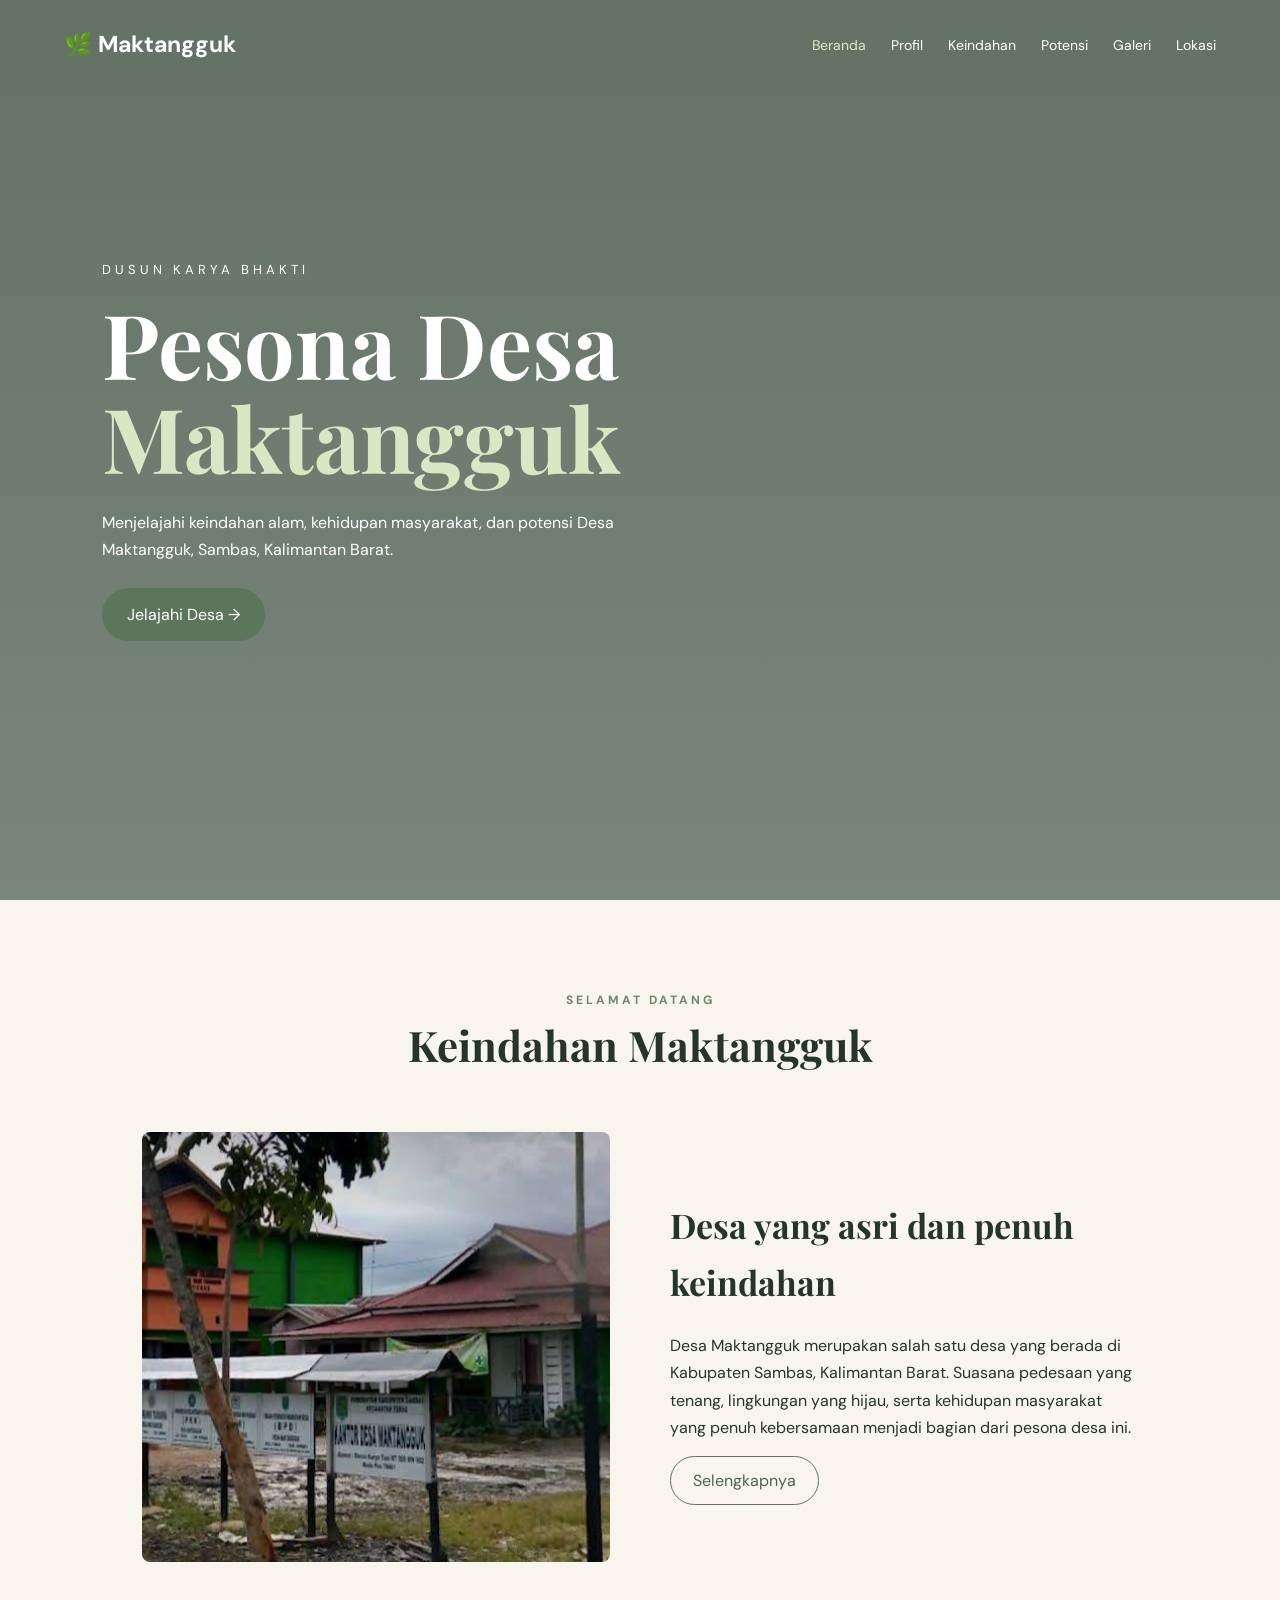
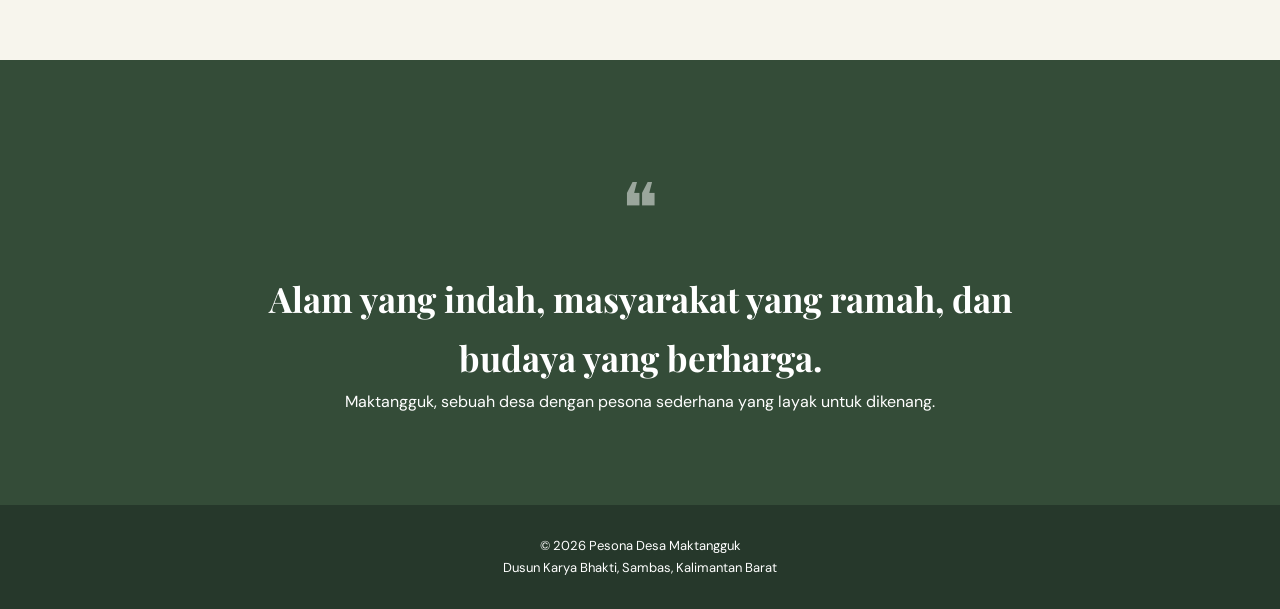
==== index.html @ ec654e7b "Add files via upload" ====
<!DOCTYPE html>
<html lang="id">
<head>
    <meta charset="UTF-8">
    <meta name="viewport" content="width=device-width, initial-scale=1.0">
    <title>Pesona Desa Maktangguk</title>
    <link rel="stylesheet" href="style.css">
</head>

<body>

<header>
    <nav class="navbar">
        <div class="logo">🌿 Maktangguk</div>

        <ul class="nav-menu">
            <li><a href="index.html" class="active">Beranda</a></li>
            <li><a href="profil.html">Profil</a></li>
            <li><a href="keindahan.html">Keindahan</a></li>
            <li><a href="potensi.html">Potensi</a></li>
            <li><a href="galeri.html">Galeri</a></li>
            <li><a href="lokasi.html">Lokasi</a></li>
        </ul>

        <div class="menu-btn">☰</div>
    </nav>
</header>

<section class="hero">

    <div class="hero-content">
        <p class="subtitle">DUSUN KARYA BHAKTI</p>

        <h1>Pesona Desa<br><span>Maktangguk</span></h1>

        <p>
            Menjelajahi keindahan alam, kehidupan masyarakat,
            dan potensi Desa Maktangguk, Sambas, Kalimantan Barat.
        </p>

        <a href="keindahan.html" class="btn">
            Jelajahi Desa →
        </a>
    </div>

</section>

<section class="welcome">

    <div class="section-title">
        <p>SELAMAT DATANG</p>
        <h2>Keindahan Maktangguk</h2>
    </div>

    <div class="welcome-content">

        <div>
            <img src="gambar7.jpeg" alt="Desa Maktangguk">
        </div>

        <div class="welcome-text">
            <h3>Desa yang asri dan penuh keindahan</h3>

            <p>
                Desa Maktangguk merupakan salah satu desa yang berada
                di Kabupaten Sambas, Kalimantan Barat. Suasana pedesaan
                yang tenang, lingkungan yang hijau, serta kehidupan
                masyarakat yang penuh kebersamaan menjadi bagian dari
                pesona desa ini.
            </p>

            <a href="profil.html" class="btn-outline">
                Selengkapnya
            </a>
        </div>

    </div>

</section>

<section class="quote">

    <div>
        <span>❝</span>

        <h2>
            Alam yang indah, masyarakat yang ramah,
            dan budaya yang berharga.
        </h2>

        <p>
            Maktangguk, sebuah desa dengan pesona sederhana
            yang layak untuk dikenang.
        </p>
    </div>

</section>

<footer>
    <p>© 2026 Pesona Desa Maktangguk</p>
    <p>Dusun Karya Bhakti, Sambas, Kalimantan Barat</p>
</footer>

<script src="script.js"></script>

</body>
</html>
---- style.css ----
@import url('https://fonts.googleapis.com/css2?family=DM+Sans:wght@400;500;600;700&family=Playfair+Display:wght@500;600;700&display=swap');

* {
    margin: 0;
    padding: 0;
    box-sizing: border-box;
}

html {
    scroll-behavior: smooth;
}

body {
    font-family: "DM Sans", sans-serif;
    background: #f7f5ed;
    color: #26352b;
    line-height: 1.7;
}

/* NAVBAR */

header {
    width: 100%;
    position: absolute;
    top: 0;
    z-index: 1000;
}

.navbar {
    width: 90%;
    max-width: 1200px;
    margin: auto;
    padding: 25px 0;

    display: flex;
    justify-content: space-between;
    align-items: center;
}

.logo {
    font-size: 23px;
    font-weight: 700;
    color: white;
}

.nav-menu {
    display: flex;
    gap: 25px;
    list-style: none;
}

.nav-menu a {
    color: white;
    text-decoration: none;
    font-size: 14px;
    transition: 0.3s;
}

.nav-menu a:hover,
.nav-menu a.active {
    color: #d8e8c5;
}

.menu-btn {
    display: none;
    color: white;
    font-size: 27px;
    cursor: pointer;
}

/* HERO */

.hero {
    min-height: 100vh;

    background:
        linear-gradient(
            rgba(20, 43, 29, 0.65),
            rgba(20, 43, 29, 0.55)
        ),
        url("images/desa1.jpeg");

    background-size: cover;
    background-position: center;

    display: flex;
    align-items: center;
    padding: 0 8%;
}

.hero-content {
    max-width: 650px;
    color: white;
}

.subtitle {
    letter-spacing: 4px;
    font-size: 13px;
    margin-bottom: 15px;
}

.hero h1 {
    font-family: "Playfair Display", serif;
    font-size: clamp(50px, 7vw, 90px);
    line-height: 1.05;
}

.hero h1 span {
    color: #d8e8c5;
}

.hero-content > p:not(.subtitle) {
    margin: 25px 0;
    max-width: 570px;
}

/* BUTTON */

.btn {
    display: inline-block;
    padding: 13px 25px;

    background: #5c765c;
    color: white;

    text-decoration: none;
    border-radius: 30px;

    transition: 0.3s;
}

.btn:hover {
    background: #3f5b43;
    transform: translateY(-3px);
}

.btn-outline {
    display: inline-block;
    padding: 10px 22px;

    border: 1px solid #5c765c;
    color: #4c664e;

    text-decoration: none;
    border-radius: 30px;

    margin-top: 15px;
}

/* SECTION */

section {
    padding: 90px 8%;
}

.section-title {
    text-align: center;
    margin-bottom: 50px;
}

.section-title p,
.small-title,
.page-header p {
    color: #71866b;
    letter-spacing: 3px;
    font-size: 12px;
    font-weight: 700;
}

.section-title h2 {
    font-family: "Playfair Display", serif;
    font-size: 42px;
}

/* WELCOME */

.welcome {
    max-width: 1200px;
    margin: auto;
}

.welcome-content {
    display: grid;
    grid-template-columns: 1fr 1fr;
    gap: 60px;
    align-items: center;
}

.welcome-content img {
    width: 100%;
    height: 430px;
    object-fit: cover;
    border-radius: 8px;
}

.welcome-text h3 {
    font-family: "Playfair Display", serif;
    font-size: 34px;
    margin-bottom: 20px;
}

/* QUOTE */

.quote {
    background: #344c38;
    color: white;
    text-align: center;
}

.quote div {
    max-width: 850px;
    margin: auto;
}

.quote span {
    font-family: Georgia;
    font-size: 70px;
    opacity: .5;
}

.quote h2 {
    font-family: "Playfair Display", serif;
    font-size: 35px;
}

/* PAGE HEADER */

.page-header {
    min-height: 55vh;

    display: flex;
    flex-direction: column;
    justify-content: center;
    align-items: center;

    text-align: center;

    background:
        linear-gradient(
            rgba(31, 58, 39, .75),
            rgba(31, 58, 39, .75)
        ),
        url("images/desa3.jpeg");

    background-size: cover;
    background-position: center;

    color: white;
}

.page-header p {
    color: #d8e8c5;
}

.page-header h1 {
    font-family: "Playfair Display", serif;
    font-size: 60px;
}

/* CONTENT */

.content-section {
    max-width: 1200px;
    margin: auto;
}

.two-column {
    display: grid;
    grid-template-columns: 1fr 1fr;
    gap: 60px;
    align-items: center;
}

.two-column img {
    width: 100%;
    height: 450px;
    object-fit: cover;
    border-radius: 8px;
}

.two-column h2 {
    font-family: "Playfair Display", serif;
    font-size: 42px;
    margin: 10px 0 20px;
}

/* INFO */

.info {
    max-width: 1100px;
    margin: auto;

    display: grid;
    grid-template-columns: repeat(3, 1fr);
    gap: 25px;
}

.info-card {
    background: white;
    padding: 35px;
    text-align: center;
    border-radius: 10px;

    box-shadow: 0 10px 30px rgba(0,0,0,.05);
}

.info-card span {
    font-size: 35px;
}

.info-card h3 {
    margin: 10px 0;
}

/* BEAUTY */

.beauty-grid {
    display: grid;
    grid-template-columns: repeat(3, 1fr);
    gap: 25px;
}

.beauty-card {
    background: white;
    overflow: hidden;
    border-radius: 10px;

    box-shadow: 0 10px 30px rgba(0,0,0,.05);

    transition: .3s;
}

.beauty-card:hover {
    transform: translateY(-7px);
}

.beauty-card img {
    width: 100%;
    height: 260px;
    object-fit: cover;
}

.beauty-card div {
    padding: 25px;
}

.beauty-card h3 {
    font-family: "Playfair Display", serif;
    font-size: 25px;
}

/* POTENTIAL */

.potential-grid {
    display: grid;
    grid-template-columns: repeat(4, 1fr);
    gap: 20px;
}

.potential-card {
    background: white;
    padding: 35px 25px;
    text-align: center;

    border-radius: 10px;

    box-shadow: 0 10px 30px rgba(0,0,0,.05);
}

.potential-card .icon {
    font-size: 45px;
    margin-bottom: 15px;
}

.potential-card h3 {
    font-family: "Playfair Display", serif;
    font-size: 24px;
    margin-bottom: 10px;
}

/* BANNER */

.banner {
    background:
        linear-gradient(
            rgba(34,61,42,.75),
            rgba(34,61,42,.75)
        ),
        url("images/desa5.jpeg");

    background-size: cover;
    background-position: center;

    color: white;
    text-align: center;
}

.banner h2 {
    font-family: "Playfair Display", serif;
    font-size: 45px;
}

/* GALLERY */

.gallery {
    display: grid;
    grid-template-columns: repeat(3, 1fr);
    gap: 18px;
}

.gallery-item {
    height: 280px;
    overflow: hidden;
    border-radius: 8px;
    cursor: pointer;
}

.gallery-item img {
    width: 100%;
    height: 100%;
    object-fit: cover;

    transition: .5s;
}

.gallery-item:hover img {
    transform: scale(1.08);
}

/* LIGHTBOX */

.lightbox {
    position: fixed;
    inset: 0;

    background: rgba(0,0,0,.9);

    display: none;
    align-items: center;
    justify-content: center;

    z-index: 2000;
}

.lightbox img {
    max-width: 85%;
    max-height: 85%;
}

.close {
    position: absolute;
    top: 20px;
    right: 35px;

    color: white;
    font-size: 45px;
    cursor: pointer;
}

/* LOCATION */

.location-section {
    max-width: 1200px;
    margin: auto;

    display: grid;
    grid-template-columns: 1fr 1.4fr;
    gap: 50px;

    align-items: center;
}

.location-info h2 {
    font-family: "Playfair Display", serif;
    font-size: 45px;
    margin: 10px 0;
}

.location-detail {
    display: flex;
    gap: 15px;
    margin: 30px 0;
}

.location-detail div {
    font-size: 30px;
}

.map-box {
    height: 450px;
    border-radius: 10px;
    overflow: hidden;
}

.map-box iframe {
    width: 100%;
    height: 100%;
    border: 0;
}

/* FOOTER */

footer {
    background: #26382b;
    color: white;
    text-align: center;
    padding: 30px 10px;

    font-size: 13px;
}

/* RESPONSIVE */

@media (max-width: 850px) {

    .nav-menu {
        position: absolute;
        top: 75px;
        right: 5%;

        width: 220px;

        background: #26382b;

        flex-direction: column;
        gap: 0;

        padding: 10px 0;

        display: none;
    }

    .nav-menu.show {
        display: flex;
    }

    .nav-menu li a {
        display: block;
        padding: 12px 20px;
    }

    .menu-btn {
        display: block;
    }

    .welcome-content,
    .two-column,
    .location-section {
        grid-template-columns: 1fr;
    }

    .info {
        grid-template-columns: 1fr;
    }

    .beauty-grid {
        grid-template-columns: 1fr;
    }

    .potential-grid {
        grid-template-columns: 1fr 1fr;
    }

    .gallery {
        grid-template-columns: 1fr 1fr;
    }

    .page-header h1 {
        font-size: 45px;
    }
}

@media (max-width: 550px) {

    section {
        padding: 70px 5%;
    }

    .hero {
        padding: 0 5%;
    }

    .hero h1 {
        font-size: 48px;
    }

    .section-title h2 {
        font-size: 32px;
    }

    .potential-grid,
    .gallery {
        grid-template-columns: 1fr;
    }

    .gallery-item {
        height: 300px;
    }

}
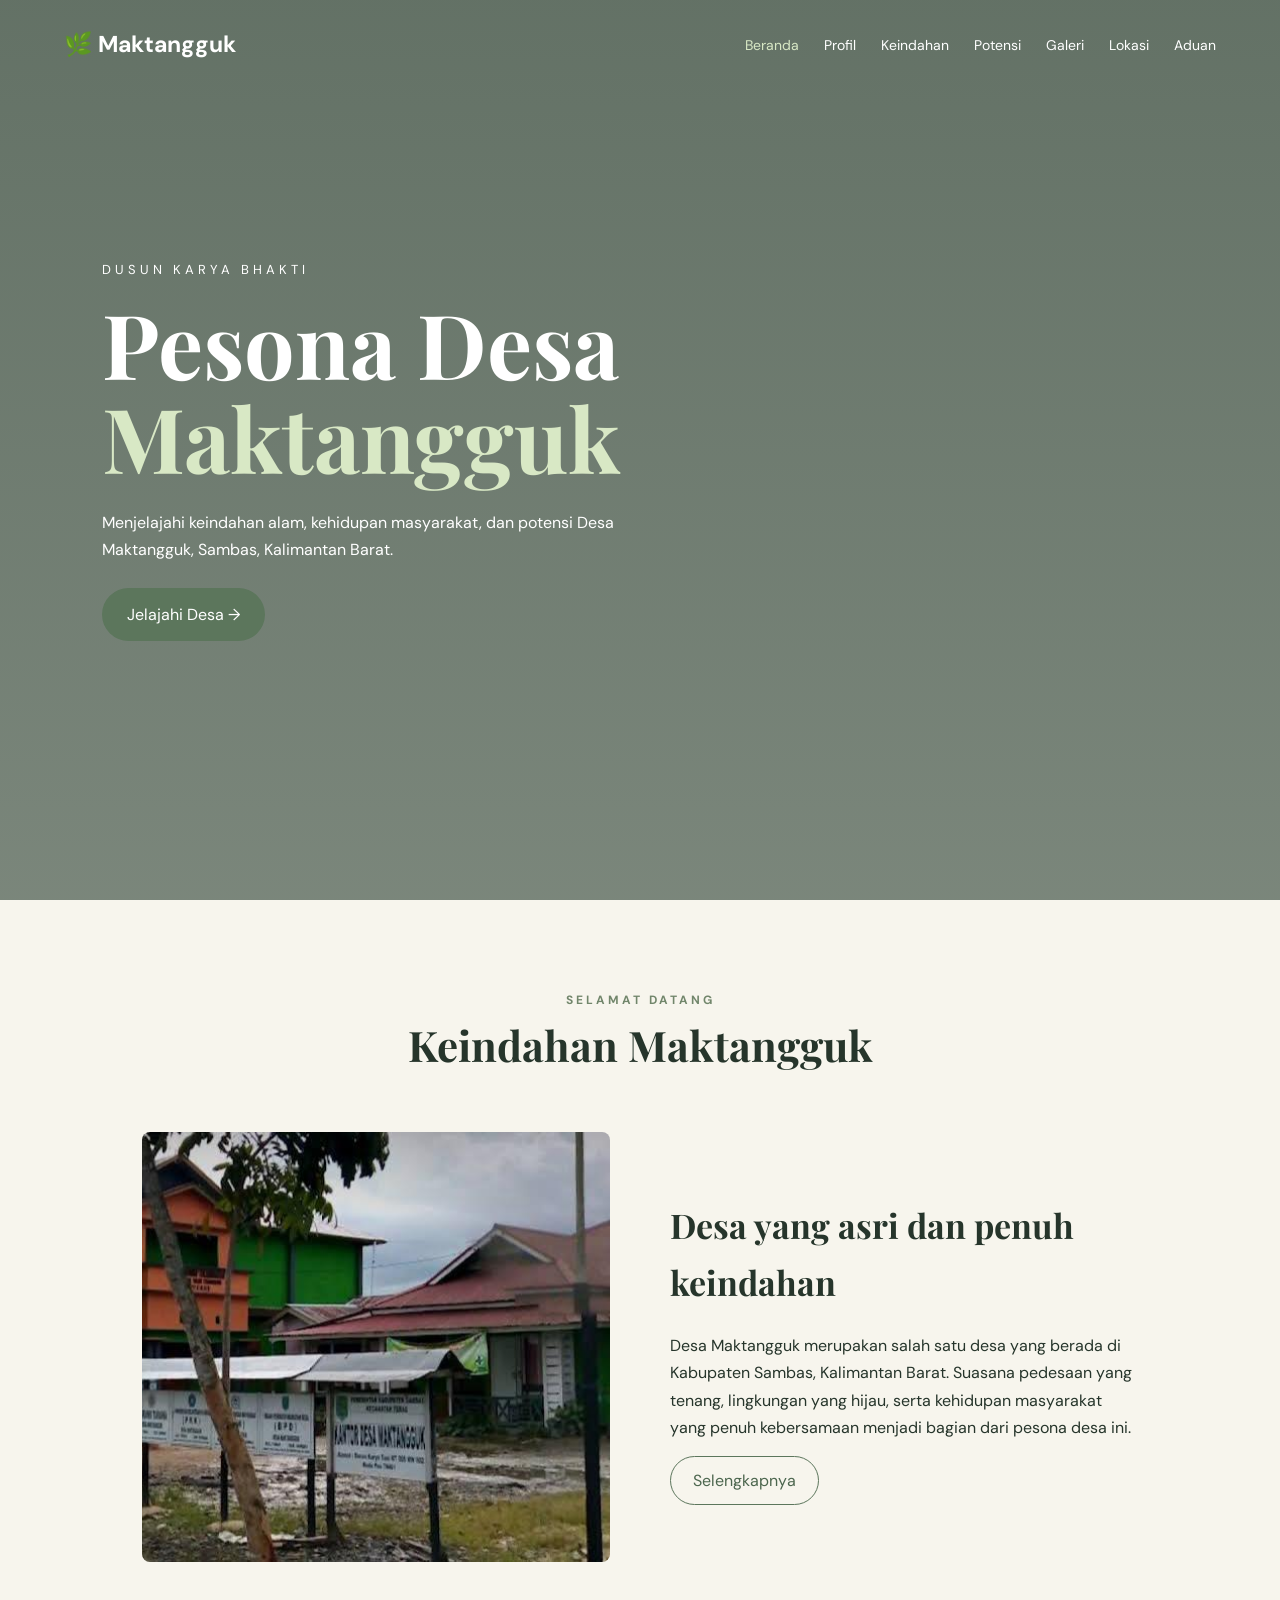
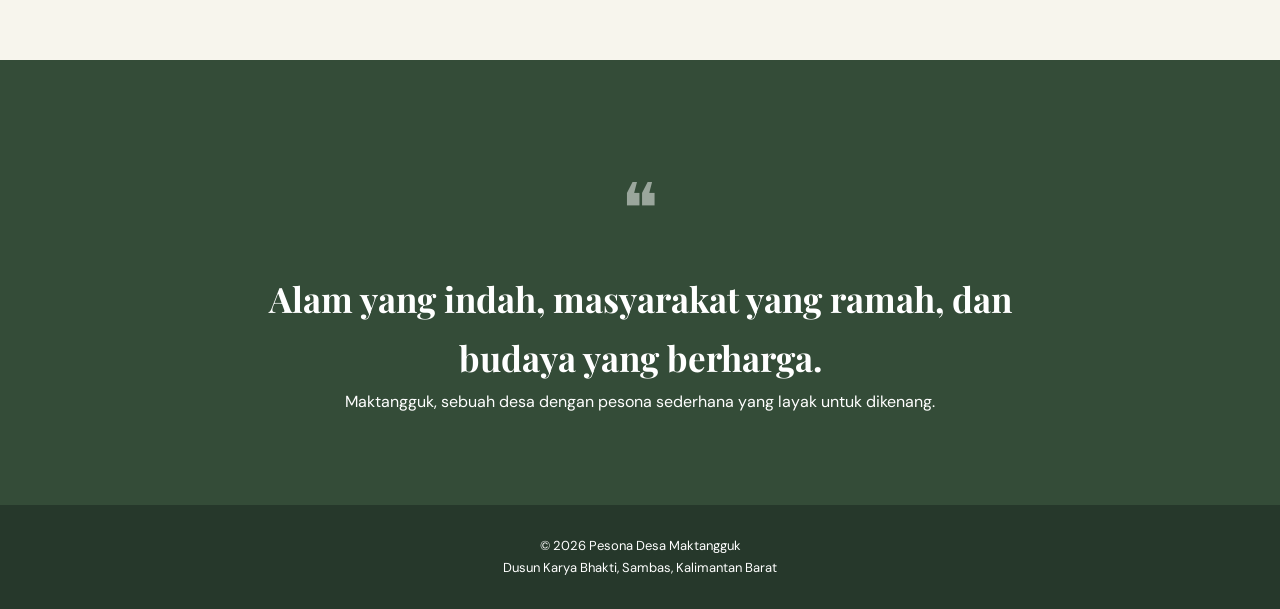
==== commit 49fb0780: "Update index.html" ====
--- a/index.html
+++ b/index.html
@@ -1,107 +1,108 @@
-<!DOCTYPE html>
-<html lang="id">
-<head>
-    <meta charset="UTF-8">
-    <meta name="viewport" content="width=device-width, initial-scale=1.0">
-    <title>Pesona Desa Maktangguk</title>
-    <link rel="stylesheet" href="style.css">
-</head>
-
-<body>
-
-<header>
-    <nav class="navbar">
-        <div class="logo">🌿 Maktangguk</div>
-
-        <ul class="nav-menu">
-            <li><a href="index.html" class="active">Beranda</a></li>
-            <li><a href="profil.html">Profil</a></li>
-            <li><a href="keindahan.html">Keindahan</a></li>
-            <li><a href="potensi.html">Potensi</a></li>
-            <li><a href="galeri.html">Galeri</a></li>
+<!DOCTYPE html> 
+<html lang="id"> 
+<head> 
+    <meta charset="UTF-8"> 
+    <meta name="viewport" content="width=device-width, initial-scale=1.0"> 
+    <title>Pesona Desa Maktangguk</title> 
+    <link rel="stylesheet" href="style.css"> 
+</head> 
+ 
+<body> 
+ 
+<header> 
+    <nav class="navbar"> 
+        <div class="logo">🌿 Maktangguk</div> 
+ 
+        <ul class="nav-menu"> 
+            <li><a href="index.html" class="active">Beranda</a></li> 
+            <li><a href="profil.html">Profil</a></li> 
+            <li><a href="keindahan.html">Keindahan</a></li> 
+            <li><a href="potensi.html">Potensi</a></li> 
+            <li><a href="galeri.html">Galeri</a></li> 
             <li><a href="lokasi.html">Lokasi</a></li>
-        </ul>
-
-        <div class="menu-btn">☰</div>
-    </nav>
-</header>
-
-<section class="hero">
-
-    <div class="hero-content">
-        <p class="subtitle">DUSUN KARYA BHAKTI</p>
-
-        <h1>Pesona Desa<br><span>Maktangguk</span></h1>
-
-        <p>
-            Menjelajahi keindahan alam, kehidupan masyarakat,
-            dan potensi Desa Maktangguk, Sambas, Kalimantan Barat.
-        </p>
-
-        <a href="keindahan.html" class="btn">
-            Jelajahi Desa →
-        </a>
-    </div>
-
-</section>
-
-<section class="welcome">
-
-    <div class="section-title">
-        <p>SELAMAT DATANG</p>
-        <h2>Keindahan Maktangguk</h2>
-    </div>
-
-    <div class="welcome-content">
-
-        <div>
-            <img src="gambar7.jpeg" alt="Desa Maktangguk">
-        </div>
-
-        <div class="welcome-text">
-            <h3>Desa yang asri dan penuh keindahan</h3>
-
-            <p>
-                Desa Maktangguk merupakan salah satu desa yang berada
-                di Kabupaten Sambas, Kalimantan Barat. Suasana pedesaan
-                yang tenang, lingkungan yang hijau, serta kehidupan
-                masyarakat yang penuh kebersamaan menjadi bagian dari
-                pesona desa ini.
-            </p>
-
-            <a href="profil.html" class="btn-outline">
-                Selengkapnya
-            </a>
-        </div>
-
-    </div>
-
-</section>
-
-<section class="quote">
-
-    <div>
-        <span>❝</span>
-
-        <h2>
-            Alam yang indah, masyarakat yang ramah,
-            dan budaya yang berharga.
-        </h2>
-
-        <p>
-            Maktangguk, sebuah desa dengan pesona sederhana
-            yang layak untuk dikenang.
-        </p>
-    </div>
-
-</section>
-
-<footer>
-    <p>© 2026 Pesona Desa Maktangguk</p>
-    <p>Dusun Karya Bhakti, Sambas, Kalimantan Barat</p>
-</footer>
-
-<script src="script.js"></script>
-
-</body>
-</html>+            <li><a href="aduan.html">Aduan</a></li>
+        </ul> 
+ 
+        <div class="menu-btn">☰</div> 
+    </nav> 
+</header> 
+ 
+<section class="hero"> 
+ 
+    <div class="hero-content"> 
+        <p class="subtitle">DUSUN KARYA BHAKTI</p> 
+ 
+        <h1>Pesona Desa<br><span>Maktangguk</span></h1> 
+ 
+        <p> 
+            Menjelajahi keindahan alam, kehidupan masyarakat, 
+            dan potensi Desa Maktangguk, Sambas, Kalimantan Barat. 
+        </p> 
+ 
+        <a href="keindahan.html" class="btn"> 
+            Jelajahi Desa → 
+        </a> 
+    </div> 
+ 
+</section> 
+ 
+<section class="welcome"> 
+ 
+    <div class="section-title"> 
+        <p>SELAMAT DATANG</p> 
+        <h2>Keindahan Maktangguk</h2> 
+    </div> 
+ 
+    <div class="welcome-content"> 
+ 
+        <div> 
+            <img src="gambar7.jpeg" alt="Desa Maktangguk"> 
+        </div> 
+ 
+        <div class="welcome-text"> 
+            <h3>Desa yang asri dan penuh keindahan</h3> 
+ 
+            <p> 
+                Desa Maktangguk merupakan salah satu desa yang berada 
+                di Kabupaten Sambas, Kalimantan Barat. Suasana pedesaan 
+                yang tenang, lingkungan yang hijau, serta kehidupan 
+                masyarakat yang penuh kebersamaan menjadi bagian dari 
+                pesona desa ini. 
+            </p> 
+ 
+            <a href="profil.html" class="btn-outline"> 
+                Selengkapnya 
+            </a> 
+        </div> 
+ 
+    </div> 
+ 
+</section> 
+ 
+<section class="quote"> 
+ 
+    <div> 
+        <span>❝</span> 
+ 
+        <h2> 
+            Alam yang indah, masyarakat yang ramah, 
+            dan budaya yang berharga. 
+        </h2> 
+ 
+        <p> 
+            Maktangguk, sebuah desa dengan pesona sederhana 
+            yang layak untuk dikenang. 
+        </p> 
+    </div> 
+ 
+</section> 
+ 
+<footer> 
+    <p>© 2026 Pesona Desa Maktangguk</p> 
+    <p>Dusun Karya Bhakti, Sambas, Kalimantan Barat</p> 
+</footer> 
+ 
+<script src="script.js"></script> 
+ 
+</body> 
+</html>
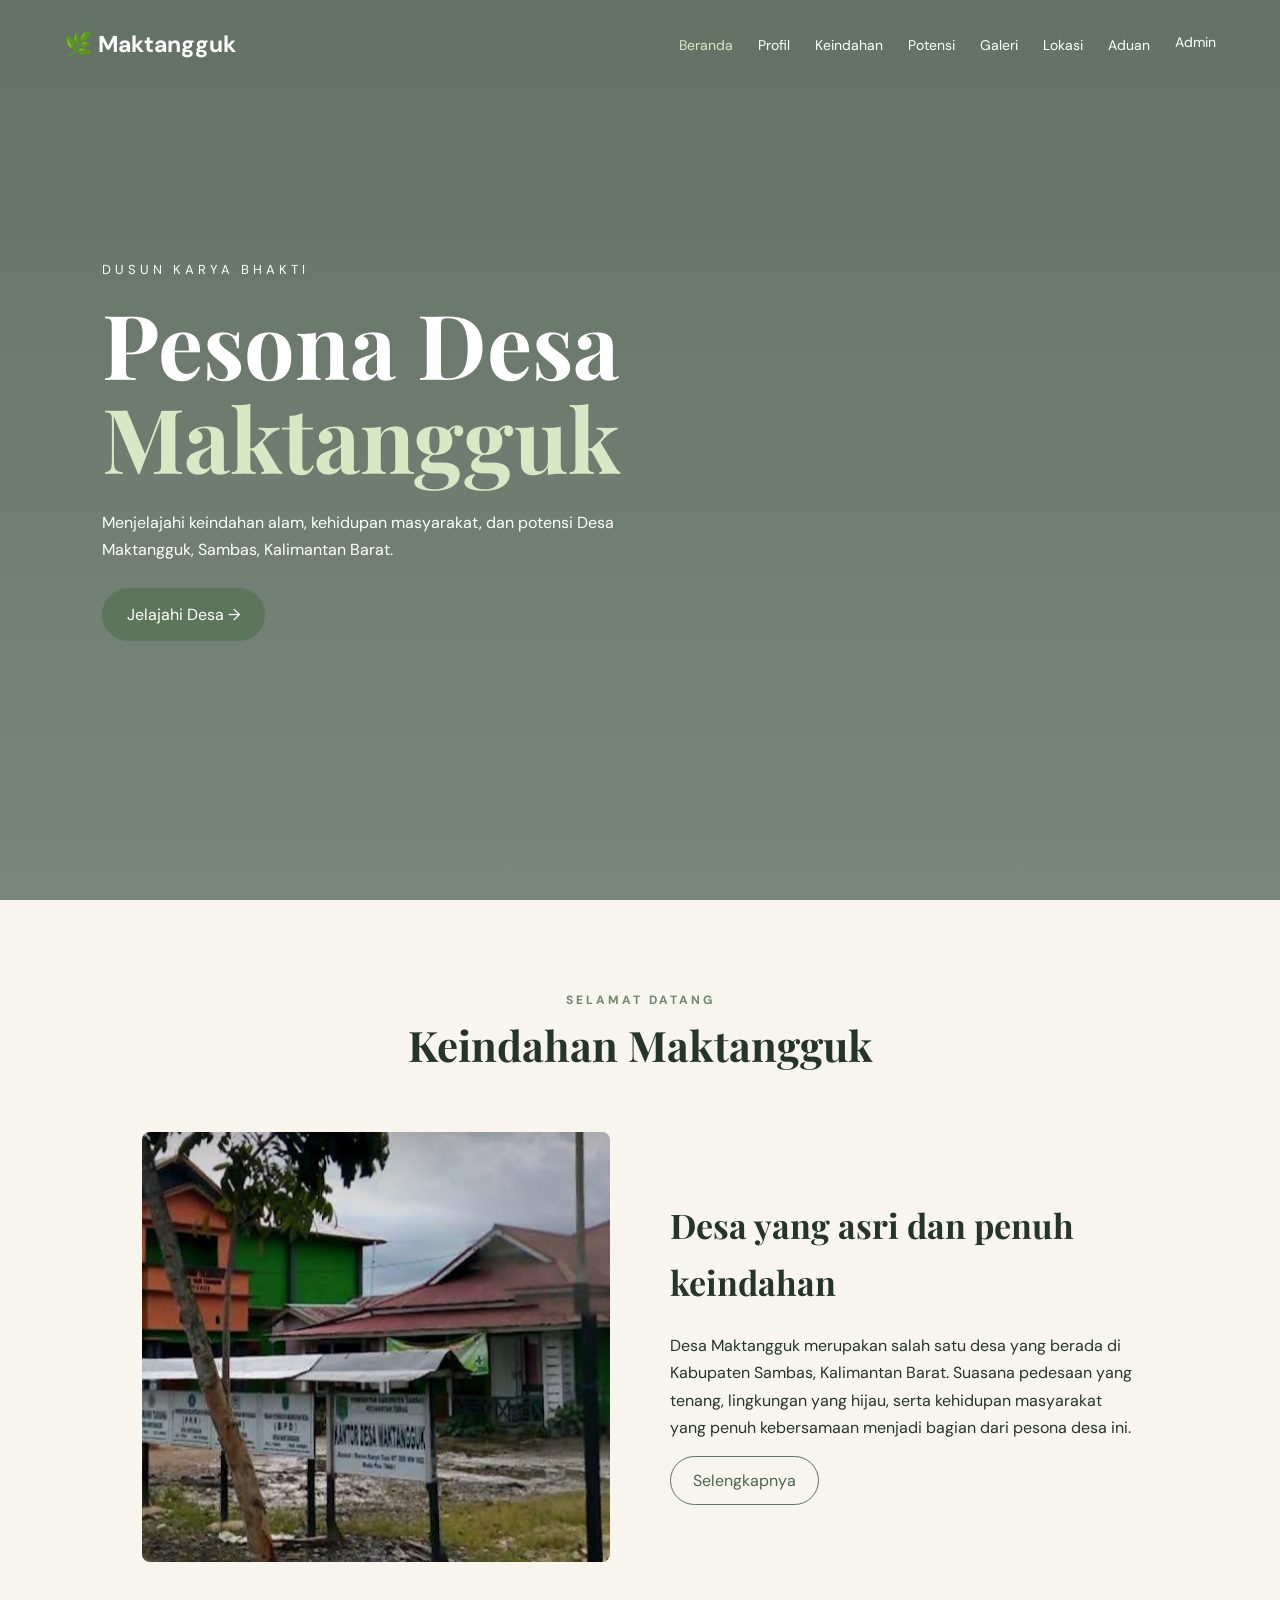
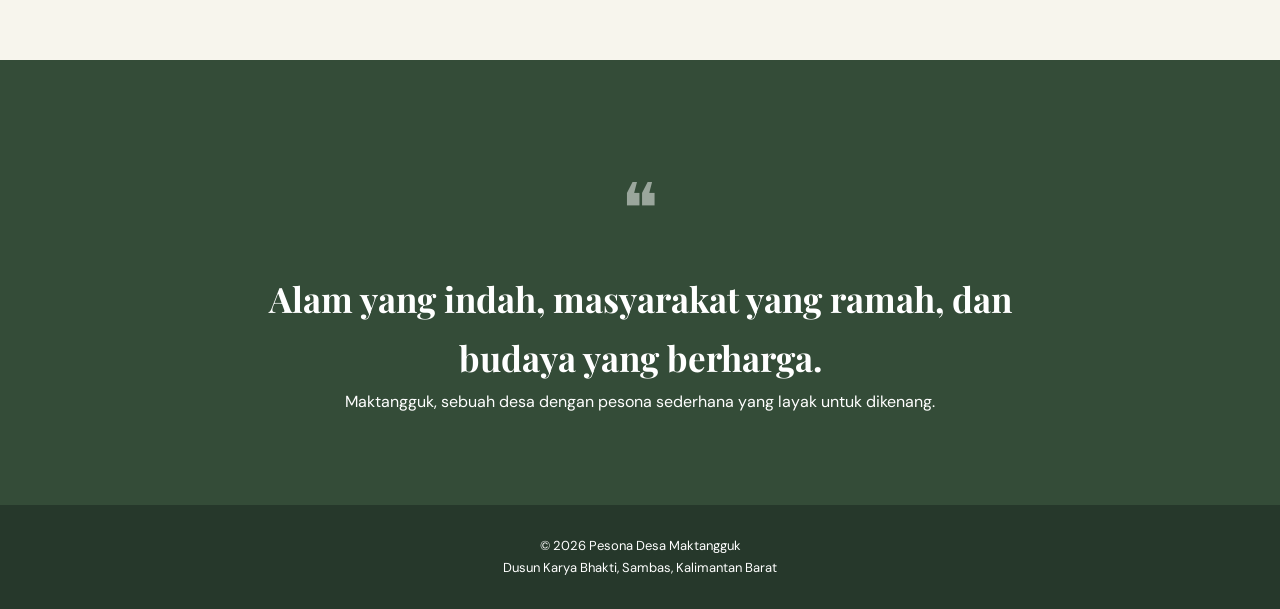
==== commit 0b19ee26: "Update index.html" ====
--- a/index.html
+++ b/index.html
@@ -21,6 +21,7 @@
             <li><a href="galeri.html">Galeri</a></li> 
             <li><a href="lokasi.html">Lokasi</a></li>
             <li><a href="aduan.html">Aduan</a></li>
+            <a href="admin.html">Admin</a>
         </ul> 
  
         <div class="menu-btn">☰</div> 
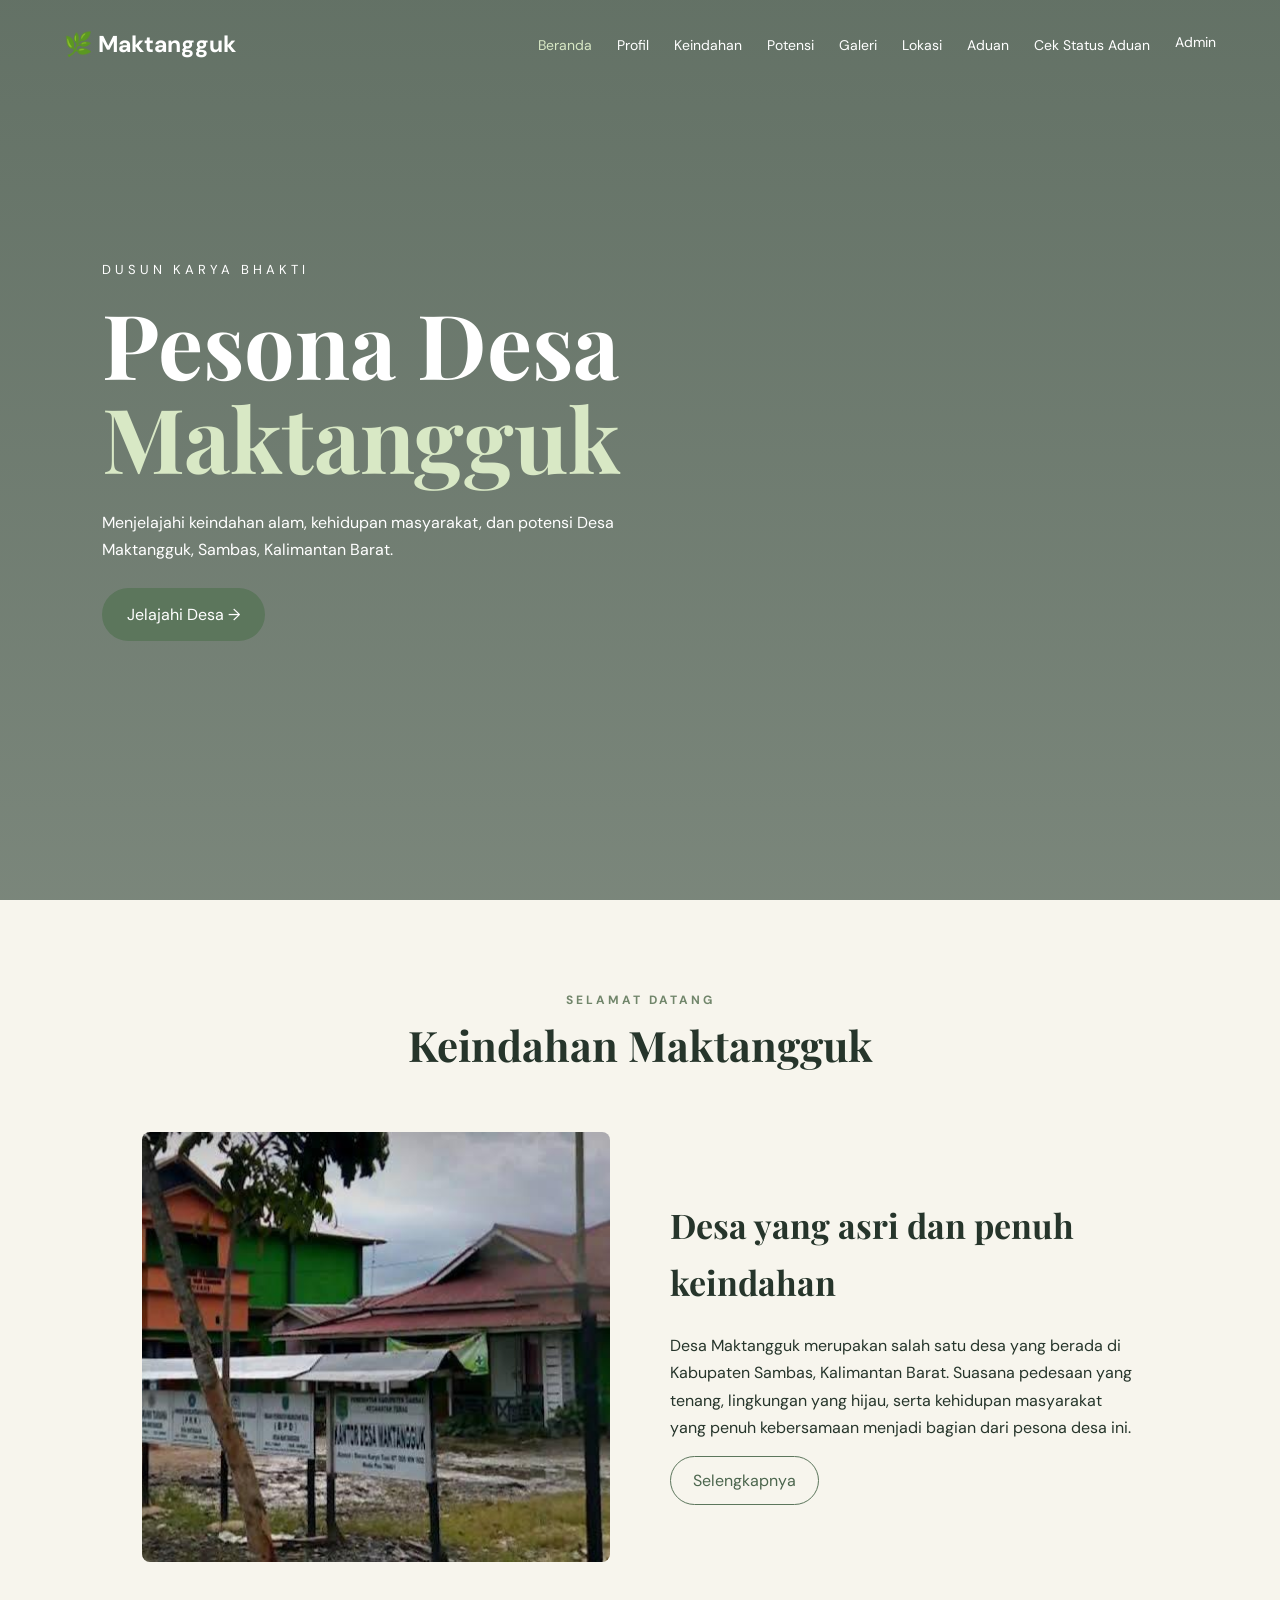
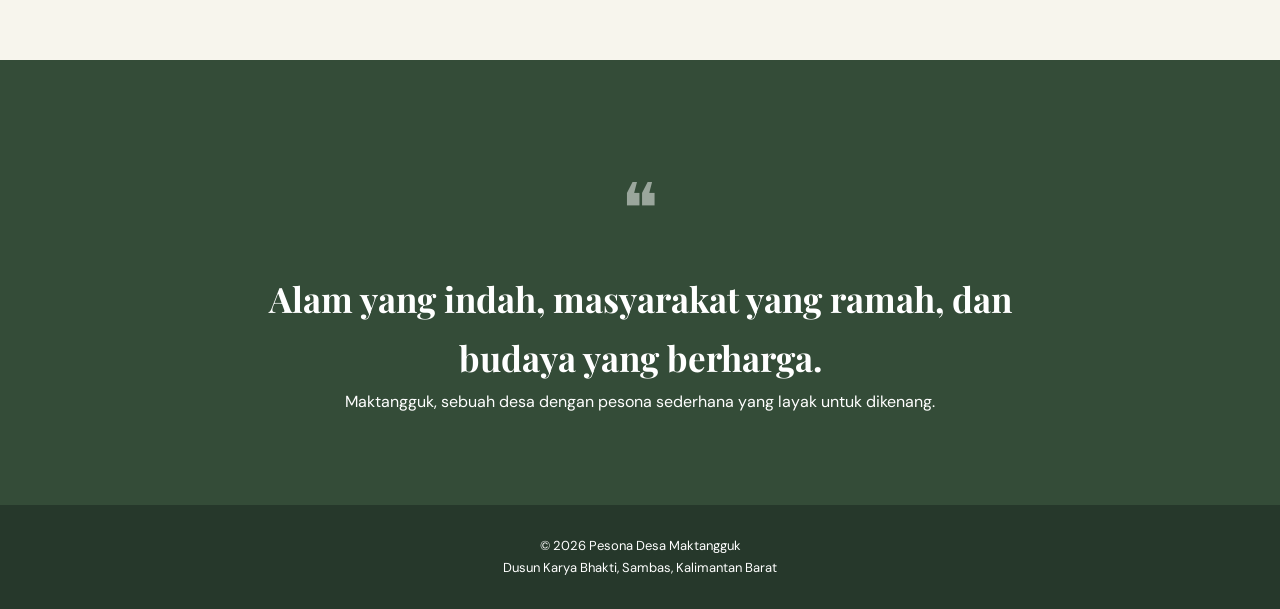
==== commit d102ce9b: "Add files via upload" ====
--- a/index.html
+++ b/index.html
@@ -1,109 +1,110 @@
-<!DOCTYPE html> 
-<html lang="id"> 
-<head> 
-    <meta charset="UTF-8"> 
-    <meta name="viewport" content="width=device-width, initial-scale=1.0"> 
-    <title>Pesona Desa Maktangguk</title> 
-    <link rel="stylesheet" href="style.css"> 
-</head> 
- 
-<body> 
- 
-<header> 
-    <nav class="navbar"> 
-        <div class="logo">🌿 Maktangguk</div> 
- 
-        <ul class="nav-menu"> 
-            <li><a href="index.html" class="active">Beranda</a></li> 
-            <li><a href="profil.html">Profil</a></li> 
-            <li><a href="keindahan.html">Keindahan</a></li> 
-            <li><a href="potensi.html">Potensi</a></li> 
-            <li><a href="galeri.html">Galeri</a></li> 
-            <li><a href="lokasi.html">Lokasi</a></li>
-            <li><a href="aduan.html">Aduan</a></li>
-            <a href="admin.html">Admin</a>
-        </ul> 
- 
-        <div class="menu-btn">☰</div> 
-    </nav> 
-</header> 
- 
-<section class="hero"> 
- 
-    <div class="hero-content"> 
-        <p class="subtitle">DUSUN KARYA BHAKTI</p> 
- 
-        <h1>Pesona Desa<br><span>Maktangguk</span></h1> 
- 
-        <p> 
-            Menjelajahi keindahan alam, kehidupan masyarakat, 
-            dan potensi Desa Maktangguk, Sambas, Kalimantan Barat. 
-        </p> 
- 
-        <a href="keindahan.html" class="btn"> 
-            Jelajahi Desa → 
-        </a> 
-    </div> 
- 
-</section> 
- 
-<section class="welcome"> 
- 
-    <div class="section-title"> 
-        <p>SELAMAT DATANG</p> 
-        <h2>Keindahan Maktangguk</h2> 
-    </div> 
- 
-    <div class="welcome-content"> 
- 
-        <div> 
-            <img src="gambar7.jpeg" alt="Desa Maktangguk"> 
-        </div> 
- 
-        <div class="welcome-text"> 
-            <h3>Desa yang asri dan penuh keindahan</h3> 
- 
-            <p> 
-                Desa Maktangguk merupakan salah satu desa yang berada 
-                di Kabupaten Sambas, Kalimantan Barat. Suasana pedesaan 
-                yang tenang, lingkungan yang hijau, serta kehidupan 
-                masyarakat yang penuh kebersamaan menjadi bagian dari 
-                pesona desa ini. 
-            </p> 
- 
-            <a href="profil.html" class="btn-outline"> 
-                Selengkapnya 
-            </a> 
-        </div> 
- 
-    </div> 
- 
-</section> 
- 
-<section class="quote"> 
- 
-    <div> 
-        <span>❝</span> 
- 
-        <h2> 
-            Alam yang indah, masyarakat yang ramah, 
-            dan budaya yang berharga. 
-        </h2> 
- 
-        <p> 
-            Maktangguk, sebuah desa dengan pesona sederhana 
-            yang layak untuk dikenang. 
-        </p> 
-    </div> 
- 
-</section> 
- 
-<footer> 
-    <p>© 2026 Pesona Desa Maktangguk</p> 
-    <p>Dusun Karya Bhakti, Sambas, Kalimantan Barat</p> 
-</footer> 
- 
-<script src="script.js"></script> 
- 
-</body> 
-</html>
+<!DOCTYPE html> 
+<html lang="id"> 
+<head> 
+    <meta charset="UTF-8"> 
+    <meta name="viewport" content="width=device-width, initial-scale=1.0"> 
+    <title>Pesona Desa Maktangguk</title> 
+    <link rel="stylesheet" href="style.css"> 
+</head> 
+ 
+<body> 
+ 
+<header> 
+    <nav class="navbar"> 
+        <div class="logo">🌿 Maktangguk</div> 
+ 
+        <ul class="nav-menu"> 
+            <li><a href="index.html" class="active">Beranda</a></li> 
+            <li><a href="profil.html">Profil</a></li> 
+            <li><a href="keindahan.html">Keindahan</a></li> 
+            <li><a href="potensi.html">Potensi</a></li> 
+            <li><a href="galeri.html">Galeri</a></li> 
+            <li><a href="lokasi.html">Lokasi</a></li>
+            <li><a href="aduan.html">Aduan</a></li>
+            <li><a href="cek-aduan.html">Cek Status Aduan</a></li>
+            <a href="admin.html">Admin</a>
+        </ul> 
+ 
+        <div class="menu-btn">☰</div> 
+    </nav> 
+</header> 
+ 
+<section class="hero"> 
+ 
+    <div class="hero-content"> 
+        <p class="subtitle">DUSUN KARYA BHAKTI</p> 
+ 
+        <h1>Pesona Desa<br><span>Maktangguk</span></h1> 
+ 
+        <p> 
+            Menjelajahi keindahan alam, kehidupan masyarakat, 
+            dan potensi Desa Maktangguk, Sambas, Kalimantan Barat. 
+        </p> 
+ 
+        <a href="keindahan.html" class="btn"> 
+            Jelajahi Desa → 
+        </a> 
+    </div> 
+ 
+</section> 
+ 
+<section class="welcome"> 
+ 
+    <div class="section-title"> 
+        <p>SELAMAT DATANG</p> 
+        <h2>Keindahan Maktangguk</h2> 
+    </div> 
+ 
+    <div class="welcome-content"> 
+ 
+        <div> 
+            <img src="gambar7.jpeg" alt="Desa Maktangguk"> 
+        </div> 
+ 
+        <div class="welcome-text"> 
+            <h3>Desa yang asri dan penuh keindahan</h3> 
+ 
+            <p> 
+                Desa Maktangguk merupakan salah satu desa yang berada 
+                di Kabupaten Sambas, Kalimantan Barat. Suasana pedesaan 
+                yang tenang, lingkungan yang hijau, serta kehidupan 
+                masyarakat yang penuh kebersamaan menjadi bagian dari 
+                pesona desa ini. 
+            </p> 
+ 
+            <a href="profil.html" class="btn-outline"> 
+                Selengkapnya 
+            </a> 
+        </div> 
+ 
+    </div> 
+ 
+</section> 
+ 
+<section class="quote"> 
+ 
+    <div> 
+        <span>❝</span> 
+ 
+        <h2> 
+            Alam yang indah, masyarakat yang ramah, 
+            dan budaya yang berharga. 
+        </h2> 
+ 
+        <p> 
+            Maktangguk, sebuah desa dengan pesona sederhana 
+            yang layak untuk dikenang. 
+        </p> 
+    </div> 
+ 
+</section> 
+ 
+<footer> 
+    <p>© 2026 Pesona Desa Maktangguk</p> 
+    <p>Dusun Karya Bhakti, Sambas, Kalimantan Barat</p> 
+</footer> 
+ 
+<script src="script.js"></script> 
+ 
+</body> 
+</html>
